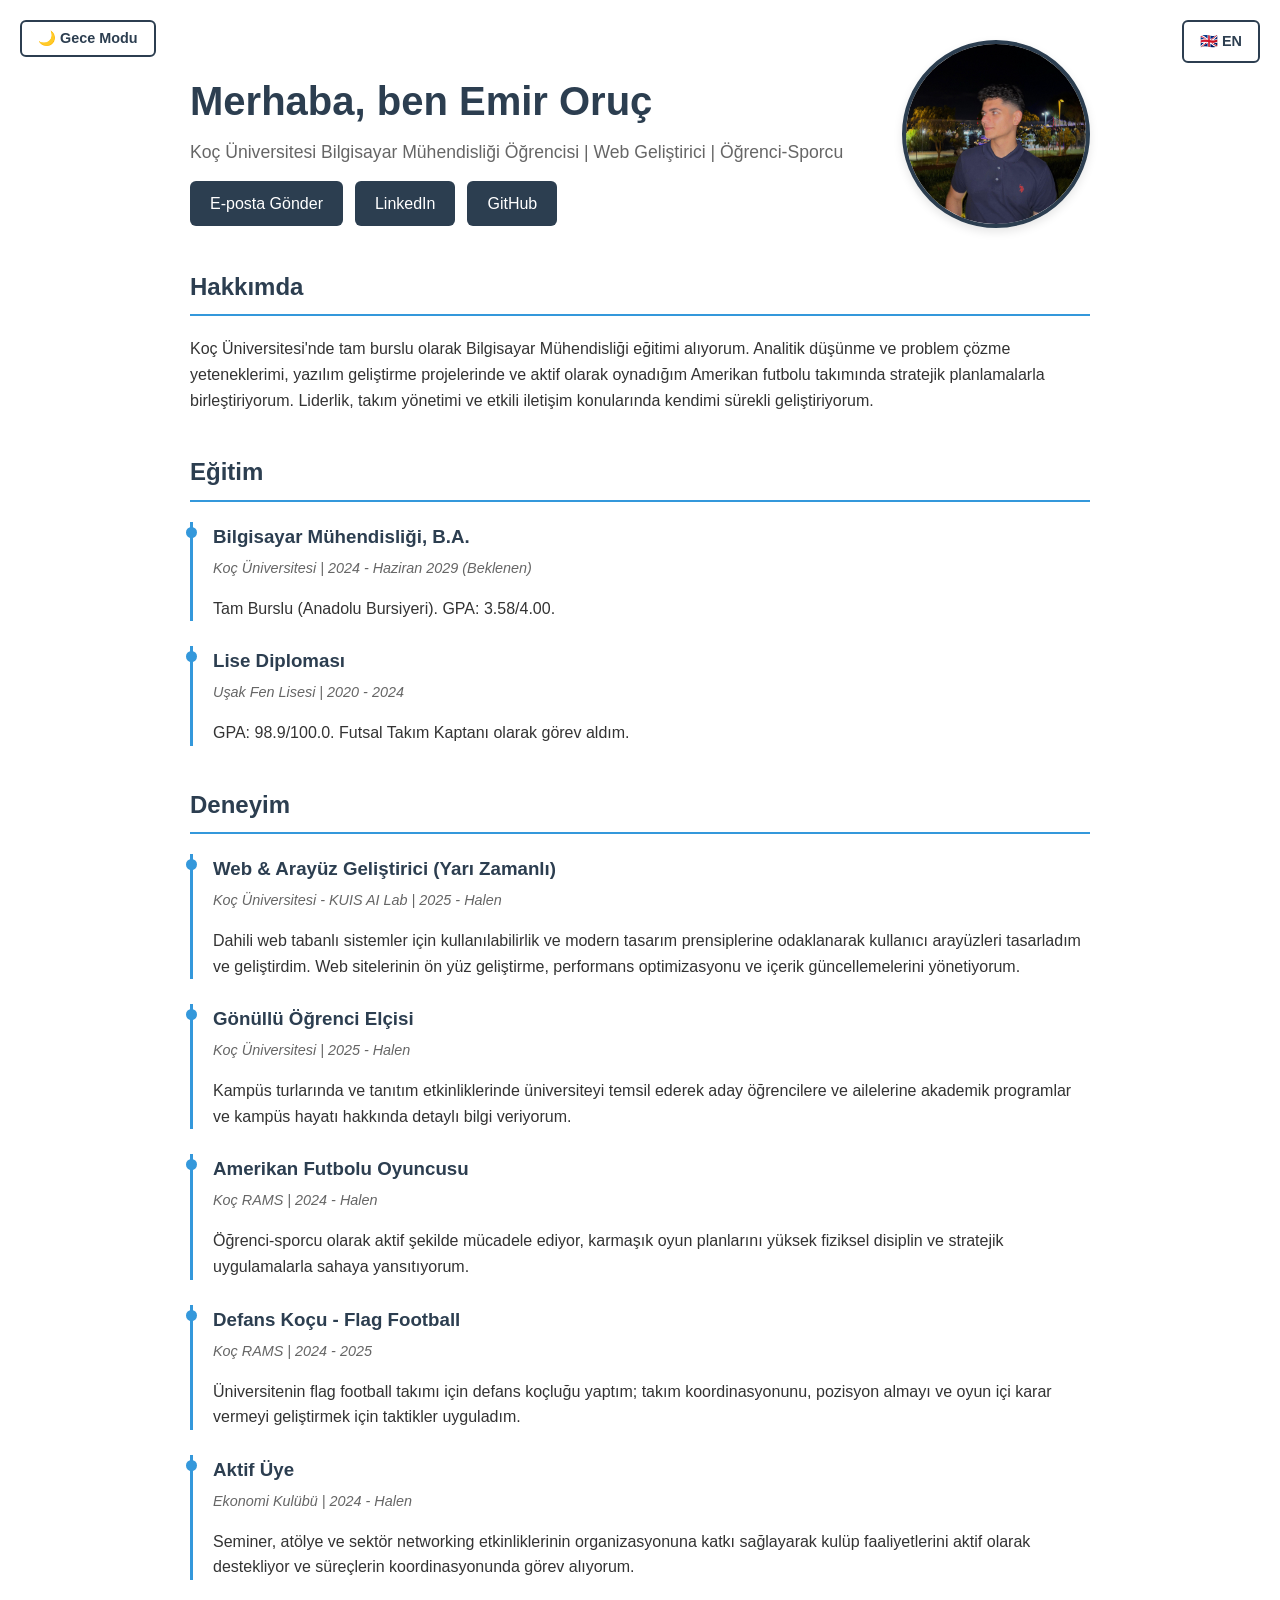
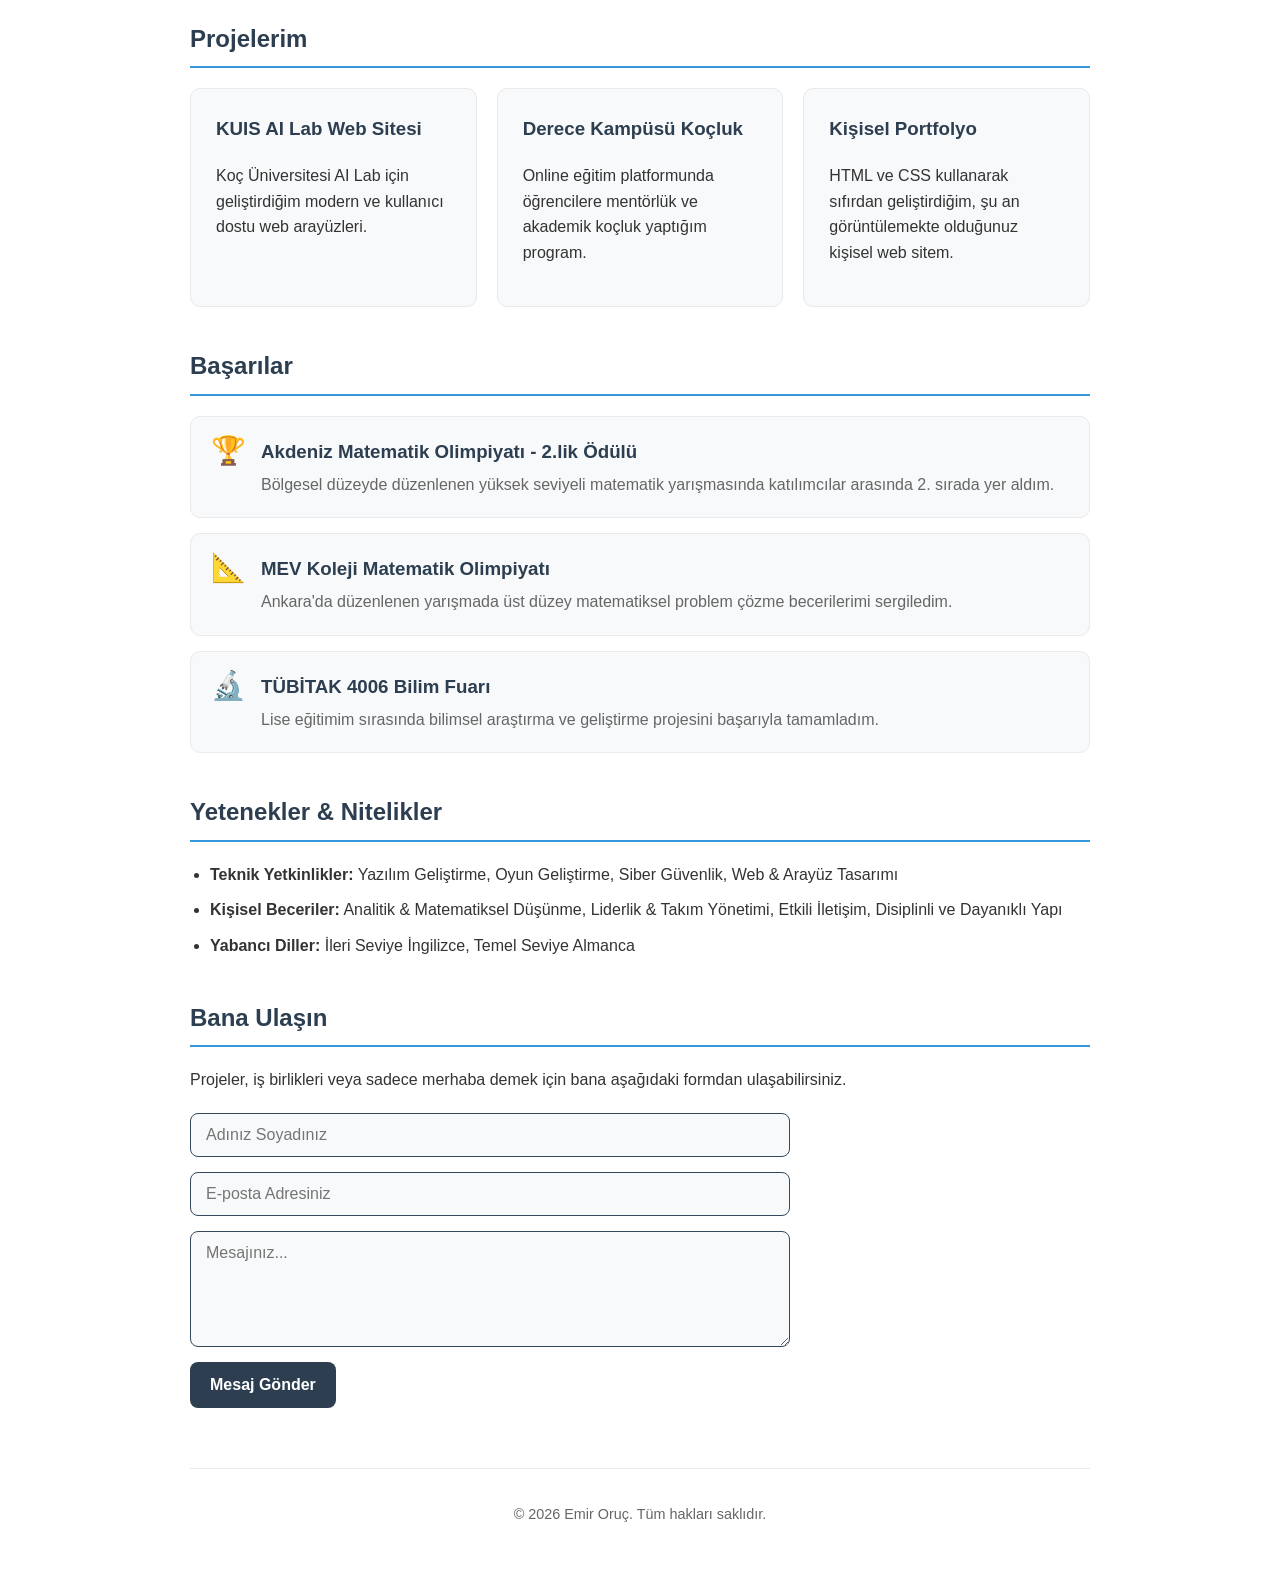
==== index.html @ cf417f76 "The portfolio is completed" ====
<!DOCTYPE html>
<html lang="tr">
<head>
    <meta charset="UTF-8">
    <meta name="viewport" content="width=device-width, initial-scale=1.0">
    <title>Emir Oruç | Kişisel Portfolyo</title>
    <link rel="stylesheet" href="style.css">
</head>
<body>
    <button id="tema-degistir">🌙 Gece Modu</button>
    <a href="en.html" id="dil-degistir">🇬🇧 EN</a>
    <header class="profil-baslik">
        <div class="profil-bilgi">
            <h1>Merhaba, ben Emir Oruç</h1>
            <p class="profil-ozet">Koç Üniversitesi Bilgisayar Mühendisliği Öğrencisi | Web Geliştirici | Öğrenci-Sporcu</p>
            <div class="iletisim-linkleri">
                <a href="mailto:eoruc24@ku.edu.tr">E-posta Gönder</a>
                <a href="https://www.linkedin.com/in/emir-oru%C3%A7-430780356/" target="_blank">LinkedIn</a>
                <a href="https://github.com" target="_blank">GitHub</a>
                
            </div>
        </div>
        <img src="fotografım.jpg" alt="Emir Oruç profil fotoğrafı" class="profil-foto">
    </header>

    <main>
        <section>
            <h2>Hakkımda</h2>
            <p>Koç Üniversitesi'nde tam burslu olarak Bilgisayar Mühendisliği eğitimi alıyorum. Analitik düşünme ve problem çözme yeteneklerimi, yazılım geliştirme projelerinde ve aktif olarak oynadığım Amerikan futbolu takımında stratejik planlamalarla birleştiriyorum. Liderlik, takım yönetimi ve etkili iletişim konularında kendimi sürekli geliştiriyorum.</p>
        </section>

        <section>
            <h2>Eğitim</h2>
            <div class="deneyim-listesi">
                <div class="deneyim-item">
                    <h3>Bilgisayar Mühendisliği, B.A.</h3>
                    <p class="deneyim-tarih">Koç Üniversitesi | 2024 - Haziran 2029 (Beklenen)</p>
                    <p>Tam Burslu (Anadolu Bursiyeri). GPA: 3.58/4.00.</p>
                </div>
                <div class="deneyim-item">
                    <h3>Lise Diploması</h3>
                    <p class="deneyim-tarih">Uşak Fen Lisesi | 2020 - 2024</p>
                    <p>GPA: 98.9/100.0. Futsal Takım Kaptanı olarak görev aldım.</p>
                </div>
            </div>
        </section>

        <section>
            <h2>Deneyim</h2>
            <div class="deneyim-listesi">
                <div class="deneyim-item">
                    <h3>Web & Arayüz Geliştirici (Yarı Zamanlı)</h3>
                    <p class="deneyim-tarih">Koç Üniversitesi - KUIS AI Lab | 2025 - Halen</p>
                    <p>Dahili web tabanlı sistemler için kullanılabilirlik ve modern tasarım prensiplerine odaklanarak kullanıcı arayüzleri tasarladım ve geliştirdim. Web sitelerinin ön yüz geliştirme, performans optimizasyonu ve içerik güncellemelerini yönetiyorum.</p>
                </div>
                <div class="deneyim-item">
                    <h3>Gönüllü Öğrenci Elçisi</h3>
                    <p class="deneyim-tarih">Koç Üniversitesi | 2025 - Halen</p>
                    <p>Kampüs turlarında ve tanıtım etkinliklerinde üniversiteyi temsil ederek aday öğrencilere ve ailelerine akademik programlar ve kampüs hayatı hakkında detaylı bilgi veriyorum.</p>
                </div>
                <div class="deneyim-item">
                    <h3>Amerikan Futbolu Oyuncusu</h3>
                    <p class="deneyim-tarih">Koç RAMS | 2024 - Halen</p>
                    <p>Öğrenci-sporcu olarak aktif şekilde mücadele ediyor, karmaşık oyun planlarını yüksek fiziksel disiplin ve stratejik uygulamalarla sahaya yansıtıyorum.</p>
                </div>
                <div class="deneyim-item">
                    <h3>Defans Koçu - Flag Football</h3>
                    <p class="deneyim-tarih">Koç RAMS | 2024 - 2025</p>
                    <p>Üniversitenin flag football takımı için defans koçluğu yaptım; takım koordinasyonunu, pozisyon almayı ve oyun içi karar vermeyi geliştirmek için taktikler uyguladım.</p>
                </div>
                <div class="deneyim-item">
                    <h3>Aktif Üye</h3>
                    <p class="deneyim-tarih">Ekonomi Kulübü | 2024 - Halen</p>
                    <p>Seminer, atölye ve sektör networking etkinliklerinin organizasyonuna katkı sağlayarak kulüp faaliyetlerini aktif olarak destekliyor ve süreçlerin koordinasyonunda görev alıyorum.</p>
                </div>
            </div>
        </section>

        <section>
            <h2>Projelerim</h2>
            <div class="proje-kartlari">
                <div class="kart">
                    <h3>KUIS AI Lab Web Sitesi</h3>
                    <p>Koç Üniversitesi AI Lab için geliştirdiğim modern ve kullanıcı dostu web arayüzleri.</p>
                </div>
                <div class="kart">
                    <h3>Derece Kampüsü Koçluk</h3>
                    <p>Online eğitim platformunda öğrencilere mentörlük ve akademik koçluk yaptığım program.</p>
                </div>
                <div class="kart">
                    <h3>Kişisel Portfolyo</h3>
                    <p>HTML ve CSS kullanarak sıfırdan geliştirdiğim, şu an görüntülemekte olduğunuz kişisel web sitem.</p>
                </div>
            </div>
        </section>

        <section>
            <h2>Başarılar</h2>
            <div class="basari-listesi">
                <div class="basari-item">
                    <span class="basari-rozet">🏆</span>
                    <div>
                        <h3>Akdeniz Matematik Olimpiyatı - 2.lik Ödülü</h3>
                        <p>Bölgesel düzeyde düzenlenen yüksek seviyeli matematik yarışmasında katılımcılar arasında 2. sırada yer aldım.</p>
                    </div>
                </div>
                <div class="basari-item">
                    <span class="basari-rozet">📐</span>
                    <div>
                        <h3>MEV Koleji Matematik Olimpiyatı</h3>
                        <p>Ankara'da düzenlenen yarışmada üst düzey matematiksel problem çözme becerilerimi sergiledim.</p>
                    </div>
                </div>
                <div class="basari-item">
                    <span class="basari-rozet">🔬</span>
                    <div>
                        <h3>TÜBİTAK 4006 Bilim Fuarı</h3>
                        <p>Lise eğitimim sırasında bilimsel araştırma ve geliştirme projesini başarıyla tamamladım.</p>
                    </div>
                </div>
            </div>
        </section>

        <section>
            <h2>Yetenekler & Nitelikler</h2>
            <ul>
                <li><strong>Teknik Yetkinlikler:</strong> Yazılım Geliştirme, Oyun Geliştirme, Siber Güvenlik, Web & Arayüz Tasarımı</li>
                <li><strong>Kişisel Beceriler:</strong> Analitik & Matematiksel Düşünme, Liderlik & Takım Yönetimi, Etkili İletişim, Disiplinli ve Dayanıklı Yapı</li>
                <li><strong>Yabancı Diller:</strong> İleri Seviye İngilizce, Temel Seviye Almanca</li>
            </ul>
        </section>
    </main>
    <section>
            <h2>Bana Ulaşın</h2>
            <p>Projeler, iş birlikleri veya sadece merhaba demek için bana aşağıdaki formdan ulaşabilirsiniz.</p>
            <form action="https://formsubmit.co/eoruc24@ku.edu.tr" method="POST" class="iletisim-formu">
                <input type="text" name="name" placeholder="Adınız Soyadınız" required>
                <input type="email" name="email" placeholder="E-posta Adresiniz" required>
                <textarea name="message" rows="5" placeholder="Mesajınız..." required></textarea>
                <!-- Güvenlik için captcha ve gizli alanlar -->
                <input type="hidden" name="_captcha" value="false">
                <input type="hidden" name="_next" value="https://kendi-sitenin-adresi.com/tesekkurler.html">
                <button type="submit" class="form-buton">Mesaj Gönder</button>
            </form>
        </section>

    <footer>
        <p>&copy; 2026 Emir Oruç. Tüm hakları saklıdır.</p>
    </footer>
</body>
<script>
    const temaButonu = document.getElementById("tema-degistir");
    
    temaButonu.addEventListener("click", () => {
        // Body etiketine 'dark-mode' sınıfını ekle/çıkar
        document.body.classList.toggle("dark-mode");
        
        // Butonun içindeki metni duruma göre güncelle
        if (document.body.classList.contains("dark-mode")) {
            temaButonu.textContent = "☀️ Gündüz Modu";
        } else {
            temaButonu.textContent = "🌙 Gece Modu";
        }
    });
</script>
</html>
---- style.css ----
:root {
    --primary-color: #2c3e50;
    --secondary-color: #34495e;
    --accent-color: #3498db;
    --bg-color: #ffffff;
    --card-bg: #f8f9fa;
    --text-color: #333333;
    --light-text: #666666;
}

body {
    font-family: -apple-system, BlinkMacSystemFont, "Segoe UI", Roboto, Helvetica, Arial, sans-serif;
    max-width: 900px;
    margin: 0 auto;
    padding: 40px 20px;
    color: var(--text-color);
    line-height: 1.6;
    background-color: var(--bg-color);
}

/* Profil Başlık Alanı */
.profil-baslik {
    display: flex;
    justify-content: space-between;
    align-items: center;
    margin-bottom: 40px;
    flex-wrap: wrap;
    gap: 20px;
}

.profil-bilgi {
    flex: 1;
    min-width: 300px;
}

h1 {
    color: var(--primary-color);
    margin-bottom: 5px;
    font-size: 2.5rem;
}

.profil-ozet {
    color: var(--light-text);
    font-size: 1.1rem;
    margin-top: 0;
    margin-bottom: 15px;
}

.profil-foto {
    width: 180px;
    height: 180px;
    border-radius: 50%;
    object-fit: cover;
    border: 4px solid var(--primary-color);
    box-shadow: 0 4px 10px rgba(0,0,0,0.1);
}

/* Genel Başlıklar */
h2 {
    color: var(--primary-color);
    border-bottom: 2px solid var(--accent-color);
    padding-bottom: 8px;
    margin-top: 40px;
    margin-bottom: 20px;
}

/* İletişim Butonları */
.iletisim-linkleri {
    display: flex;
    flex-wrap: wrap;
    gap: 12px;
}

.iletisim-linkleri a {
    background-color: var(--primary-color);
    padding: 10px 20px;
    border-radius: 6px;
    text-decoration: none;
    color: white;
    font-weight: 500;
    transition: background-color 0.3s ease, transform 0.2s ease;
}

.iletisim-linkleri a:hover {
    background-color: var(--accent-color);
    transform: translateY(-2px);
}

/* Proje Kartları */
.proje-kartlari {
    display: grid;
    grid-template-columns: repeat(auto-fit, minmax(250px, 1fr));
    gap: 20px;
}

.kart {
    background-color: var(--card-bg);
    border: 1px solid #eaeaea;
    border-radius: 10px;
    padding: 25px;
    transition: transform 0.3s ease, box-shadow 0.3s ease;
}

.kart:hover {
    transform: translateY(-5px);
    box-shadow: 0 8px 15px rgba(0,0,0,0.05);
}

.kart h3 {
    margin-top: 0;
    color: var(--primary-color);
}

/* Deneyim Listesi */
.deneyim-item {
    border-left: 3px solid var(--accent-color);
    padding-left: 20px;
    margin-bottom: 25px;
    position: relative;
}

.deneyim-item::before {
    content: '';
    position: absolute;
    left: -7px;
    top: 5px;
    width: 11px;
    height: 11px;
    border-radius: 50%;
    background-color: var(--accent-color);
}

.deneyim-item h3 {
    margin: 0 0 5px 0;
    color: var(--primary-color);
}

.deneyim-tarih {
    font-style: italic;
    color: var(--light-text);
    margin: 0 0 10px 0;
    font-size: 0.9rem;
}

/* Başarılar Listesi */
.basari-item {
    display: flex;
    align-items: flex-start;
    gap: 15px;
    margin-bottom: 15px;
    background-color: var(--card-bg);
    padding: 20px;
    border-radius: 10px;
    border: 1px solid #eaeaea;
    transition: transform 0.2s ease;
}

.basari-item:hover {
    transform: translateX(5px);
}

.basari-rozet {
    font-size: 28px;
    line-height: 1;
}

.basari-item h3 {
    margin: 0 0 5px 0;
    color: var(--primary-color);
}

.basari-item p {
    margin: 0;
    color: var(--light-text);
}

/* Liste ve Footer */
ul {
    padding-left: 20px;
}

ul li {
    margin-bottom: 10px;
}

footer {
    margin-top: 60px;
    text-align: center;
    color: var(--light-text);
    font-size: 0.9rem;
    border-top: 1px solid #eaeaea;
    padding-top: 20px;
}

/* Responsive Tasarım */
@media (max-width: 600px) {
    .profil-baslik {
        text-align: center;
        flex-direction: column-reverse;
    }
    
    .iletisim-linkleri {
        justify-content: center;
    }
}
/* Gece Modu Renkleri */
body.dark-mode {
    --primary-color: #ecf0f1;
    --secondary-color: #bdc3c7;
    --accent-color: #3498db;
    --bg-color: #121212;
    --card-bg: #1e1e1e;
    --text-color: #e0e0e0;
    --light-text: #a0a0a0;
}

/* Tema Butonu Stili (Sol üste sabitlenmiş) */
#tema-degistir {
    position: fixed; /* Sayfayı kaydırsan bile sol üstte sabit kalmasını sağlar */
    top: 20px;
    left: 20px;
    z-index: 1000; /* Diğer tüm elementlerin üstünde görünmesi için */
    
    background-color: var(--bg-color);
    color: var(--primary-color);
    border: 2px solid var(--primary-color);
    padding: 8px 16px;
    border-radius: 6px;
    cursor: pointer;
    font-weight: 600;
    font-size: 0.9rem;
    transition: all 0.3s ease;
}

#tema-degistir:hover {
    background-color: var(--primary-color);
    color: var(--bg-color);
}
/* Gece Modunda İletişim Butonlarının Yazı Rengi */
body.dark-mode .iletisim-linkleri a {
    color: var(--bg-color); /* Yazıyı koyu arka plan rengine eşitliyoruz */
    font-weight: bold;
}

body.dark-mode .iletisim-linkleri a:hover {
    background-color: var(--accent-color);
    color: white; /* Üzerine gelindiğinde tekrar beyaz okunaklı yazı */
}
/* Dil Değiştirme Butonu Stili (Sağ üste sabitlenmiş) */
#dil-degistir {
    position: fixed;
    top: 20px;
    right: 20px;
    z-index: 1000;
    
    background-color: var(--bg-color);
    color: var(--primary-color);
    border: 2px solid var(--primary-color);
    padding: 8px 16px;
    border-radius: 6px;
    text-decoration: none; /* Linkin alt çizgisini kaldırır */
    font-weight: 600;
    font-size: 0.9rem;
    transition: all 0.3s ease;
}

#dil-degistir:hover {
    background-color: var(--primary-color);
    color: var(--bg-color);
}
/* İletişim Formu Stilleri */
.iletisim-formu {
    display: flex;
    flex-direction: column;
    gap: 15px;
    max-width: 600px;
    margin: 20px 0;
}

.iletisim-formu input,
.iletisim-formu textarea {
    width: 100%;
    padding: 12px 15px;
    border: 1px solid var(--secondary-color);
    border-radius: 8px;
    background-color: var(--card-bg);
    color: var(--text-color);
    font-family: inherit;
    font-size: 1rem;
    box-sizing: border-box;
    transition: all 0.3s ease;
}

.iletisim-formu input:focus,
.iletisim-formu textarea:focus {
    outline: none;
    border-color: var(--accent-color);
    box-shadow: 0 0 0 2px rgba(52, 152, 219, 0.2);
}

.form-buton {
    background-color: var(--primary-color);
    color: var(--bg-color); /* Gündüz modunda beyaz, gece modunda koyu renk metin yapar */
    font-family: inherit; /* Sitenin ana modern fontunu butona da uygular */
    border: none;
    padding: 14px 20px;
    border-radius: 8px;
    font-size: 1rem;
    font-weight: 600;
    cursor: pointer;
    transition: background-color 0.3s ease, transform 0.2s ease;
    align-self: flex-start;
}

.form-buton:hover {
    background-color: var(--accent-color);
    color: white; /* Üzerine gelindiğinde yazıyı okunabilir tutar */
    transform: translateY(-2px);
}
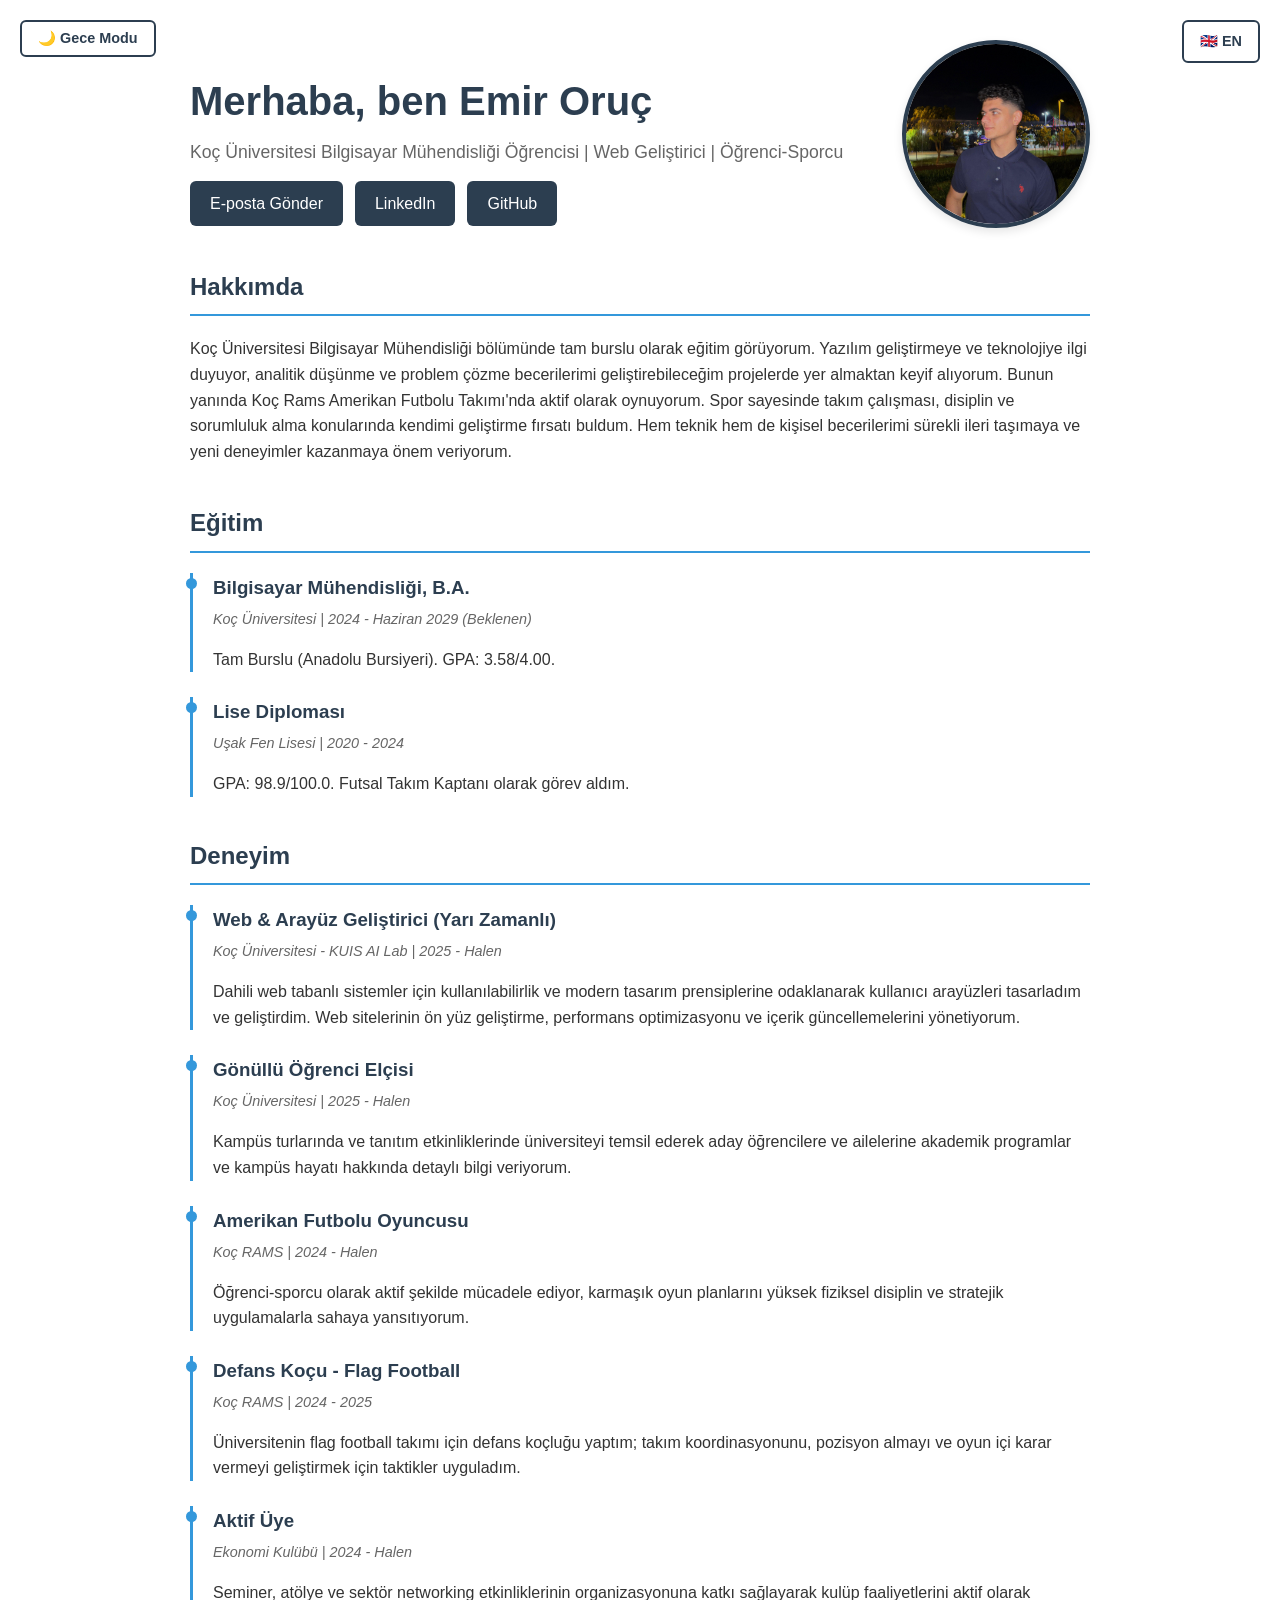
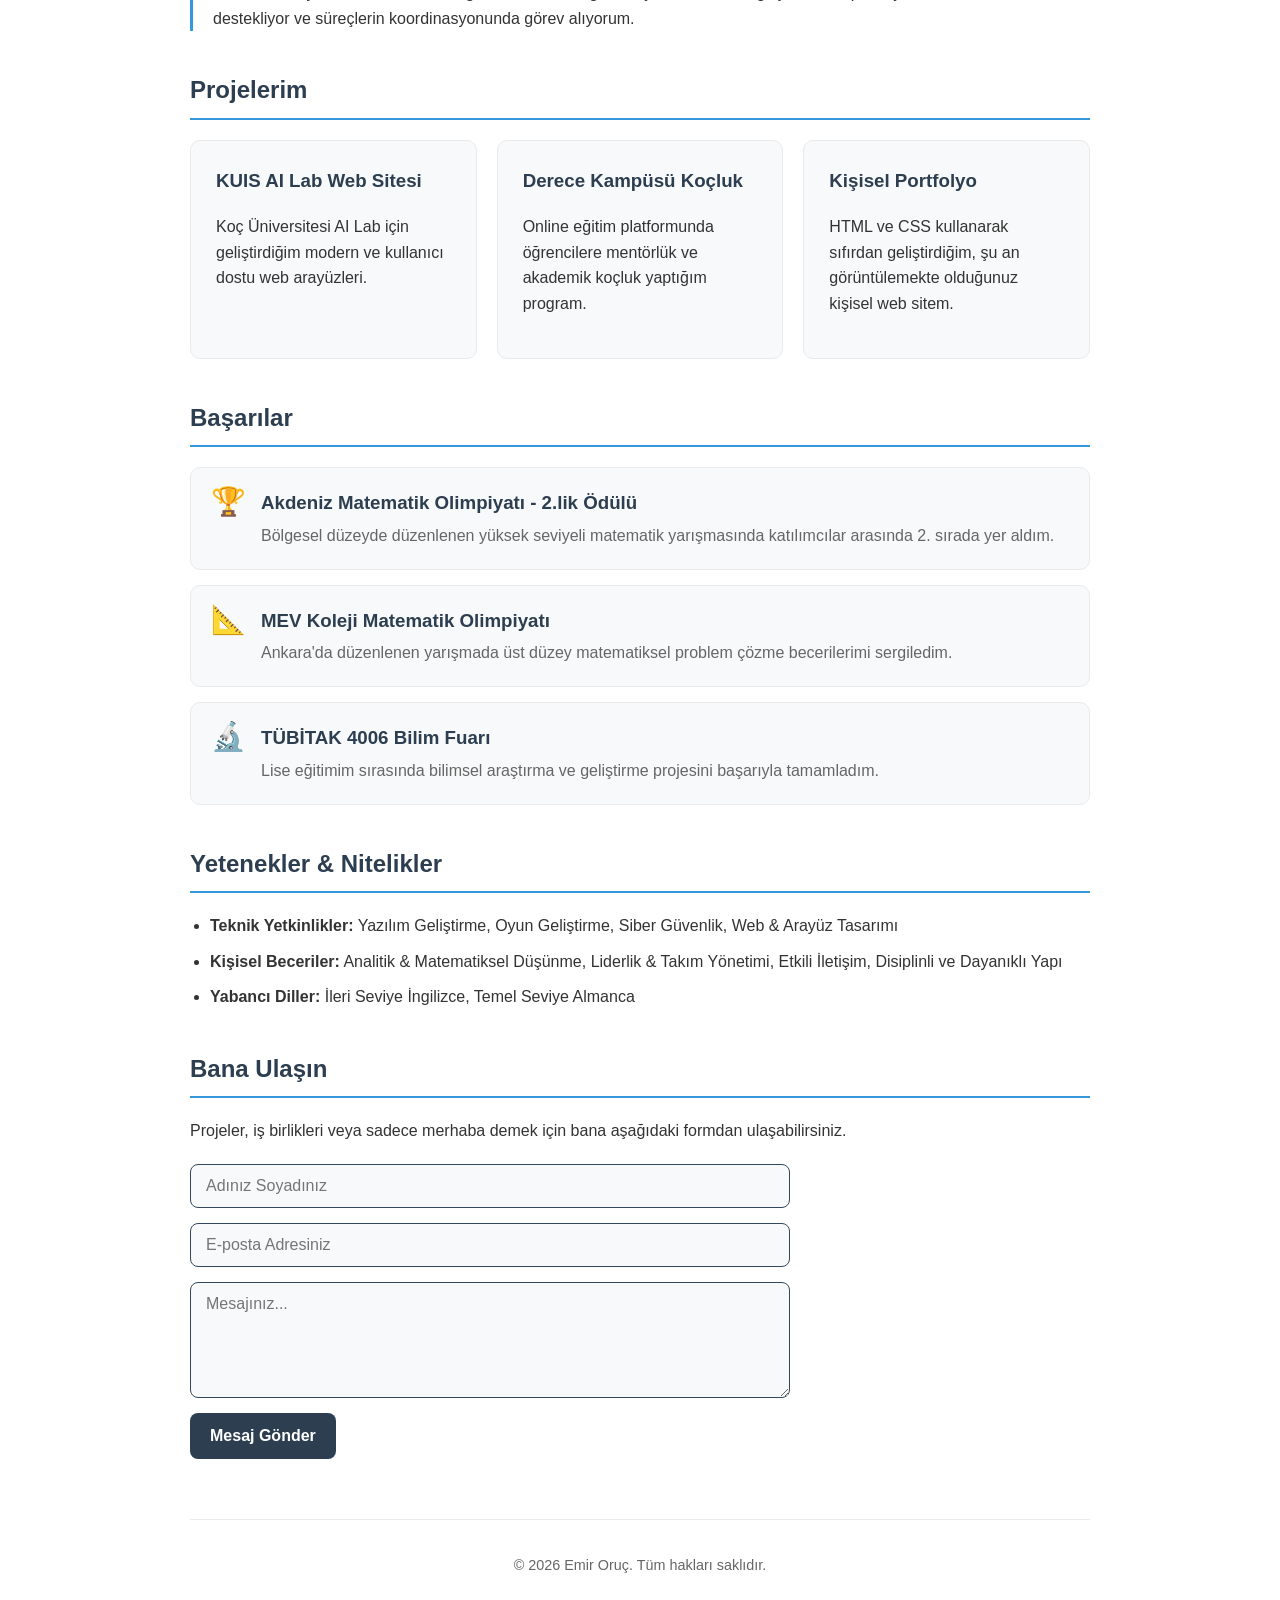
==== commit e06e1694: "metin güncellemesi" ====
--- a/index.html
+++ b/index.html
@@ -1,23 +1,26 @@
 <!DOCTYPE html>
 <html lang="tr">
+
 <head>
     <meta charset="UTF-8">
     <meta name="viewport" content="width=device-width, initial-scale=1.0">
     <title>Emir Oruç | Kişisel Portfolyo</title>
     <link rel="stylesheet" href="style.css">
 </head>
+
 <body>
     <button id="tema-degistir">🌙 Gece Modu</button>
     <a href="en.html" id="dil-degistir">🇬🇧 EN</a>
     <header class="profil-baslik">
         <div class="profil-bilgi">
             <h1>Merhaba, ben Emir Oruç</h1>
-            <p class="profil-ozet">Koç Üniversitesi Bilgisayar Mühendisliği Öğrencisi | Web Geliştirici | Öğrenci-Sporcu</p>
+            <p class="profil-ozet">Koç Üniversitesi Bilgisayar Mühendisliği Öğrencisi | Web Geliştirici | Öğrenci-Sporcu
+            </p>
             <div class="iletisim-linkleri">
                 <a href="mailto:eoruc24@ku.edu.tr">E-posta Gönder</a>
                 <a href="https://www.linkedin.com/in/emir-oru%C3%A7-430780356/" target="_blank">LinkedIn</a>
                 <a href="https://github.com" target="_blank">GitHub</a>
-                
+
             </div>
         </div>
         <img src="fotografım.jpg" alt="Emir Oruç profil fotoğrafı" class="profil-foto">
@@ -26,7 +29,8 @@
     <main>
         <section>
             <h2>Hakkımda</h2>
-            <p>Koç Üniversitesi'nde tam burslu olarak Bilgisayar Mühendisliği eğitimi alıyorum. Analitik düşünme ve problem çözme yeteneklerimi, yazılım geliştirme projelerinde ve aktif olarak oynadığım Amerikan futbolu takımında stratejik planlamalarla birleştiriyorum. Liderlik, takım yönetimi ve etkili iletişim konularında kendimi sürekli geliştiriyorum.</p>
+            <p>Koç Üniversitesi Bilgisayar Mühendisliği bölümünde tam burslu olarak eğitim görüyorum. Yazılım geliştirmeye ve teknolojiye ilgi duyuyor, analitik düşünme ve problem çözme becerilerimi geliştirebileceğim projelerde yer almaktan keyif alıyorum. Bunun yanında Koç Rams Amerikan Futbolu Takımı'nda aktif olarak oynuyorum. Spor sayesinde takım çalışması, disiplin ve sorumluluk alma konularında kendimi geliştirme fırsatı buldum. Hem teknik hem de kişisel becerilerimi sürekli ileri taşımaya ve yeni deneyimler kazanmaya önem veriyorum.
+</p>
         </section>
 
         <section>
@@ -51,27 +55,33 @@
                 <div class="deneyim-item">
                     <h3>Web & Arayüz Geliştirici (Yarı Zamanlı)</h3>
                     <p class="deneyim-tarih">Koç Üniversitesi - KUIS AI Lab | 2025 - Halen</p>
-                    <p>Dahili web tabanlı sistemler için kullanılabilirlik ve modern tasarım prensiplerine odaklanarak kullanıcı arayüzleri tasarladım ve geliştirdim. Web sitelerinin ön yüz geliştirme, performans optimizasyonu ve içerik güncellemelerini yönetiyorum.</p>
+                    <p>Dahili web tabanlı sistemler için kullanılabilirlik ve modern tasarım prensiplerine odaklanarak
+                        kullanıcı arayüzleri tasarladım ve geliştirdim. Web sitelerinin ön yüz geliştirme, performans
+                        optimizasyonu ve içerik güncellemelerini yönetiyorum.</p>
                 </div>
                 <div class="deneyim-item">
                     <h3>Gönüllü Öğrenci Elçisi</h3>
                     <p class="deneyim-tarih">Koç Üniversitesi | 2025 - Halen</p>
-                    <p>Kampüs turlarında ve tanıtım etkinliklerinde üniversiteyi temsil ederek aday öğrencilere ve ailelerine akademik programlar ve kampüs hayatı hakkında detaylı bilgi veriyorum.</p>
+                    <p>Kampüs turlarında ve tanıtım etkinliklerinde üniversiteyi temsil ederek aday öğrencilere ve
+                        ailelerine akademik programlar ve kampüs hayatı hakkında detaylı bilgi veriyorum.</p>
                 </div>
                 <div class="deneyim-item">
                     <h3>Amerikan Futbolu Oyuncusu</h3>
                     <p class="deneyim-tarih">Koç RAMS | 2024 - Halen</p>
-                    <p>Öğrenci-sporcu olarak aktif şekilde mücadele ediyor, karmaşık oyun planlarını yüksek fiziksel disiplin ve stratejik uygulamalarla sahaya yansıtıyorum.</p>
+                    <p>Öğrenci-sporcu olarak aktif şekilde mücadele ediyor, karmaşık oyun planlarını yüksek fiziksel
+                        disiplin ve stratejik uygulamalarla sahaya yansıtıyorum.</p>
                 </div>
                 <div class="deneyim-item">
                     <h3>Defans Koçu - Flag Football</h3>
                     <p class="deneyim-tarih">Koç RAMS | 2024 - 2025</p>
-                    <p>Üniversitenin flag football takımı için defans koçluğu yaptım; takım koordinasyonunu, pozisyon almayı ve oyun içi karar vermeyi geliştirmek için taktikler uyguladım.</p>
+                    <p>Üniversitenin flag football takımı için defans koçluğu yaptım; takım koordinasyonunu, pozisyon
+                        almayı ve oyun içi karar vermeyi geliştirmek için taktikler uyguladım.</p>
                 </div>
                 <div class="deneyim-item">
                     <h3>Aktif Üye</h3>
                     <p class="deneyim-tarih">Ekonomi Kulübü | 2024 - Halen</p>
-                    <p>Seminer, atölye ve sektör networking etkinliklerinin organizasyonuna katkı sağlayarak kulüp faaliyetlerini aktif olarak destekliyor ve süreçlerin koordinasyonunda görev alıyorum.</p>
+                    <p>Seminer, atölye ve sektör networking etkinliklerinin organizasyonuna katkı sağlayarak kulüp
+                        faaliyetlerini aktif olarak destekliyor ve süreçlerin koordinasyonunda görev alıyorum.</p>
                 </div>
             </div>
         </section>
@@ -89,7 +99,8 @@
                 </div>
                 <div class="kart">
                     <h3>Kişisel Portfolyo</h3>
-                    <p>HTML ve CSS kullanarak sıfırdan geliştirdiğim, şu an görüntülemekte olduğunuz kişisel web sitem.</p>
+                    <p>HTML ve CSS kullanarak sıfırdan geliştirdiğim, şu an görüntülemekte olduğunuz kişisel web sitem.
+                    </p>
                 </div>
             </div>
         </section>
@@ -101,14 +112,16 @@
                     <span class="basari-rozet">🏆</span>
                     <div>
                         <h3>Akdeniz Matematik Olimpiyatı - 2.lik Ödülü</h3>
-                        <p>Bölgesel düzeyde düzenlenen yüksek seviyeli matematik yarışmasında katılımcılar arasında 2. sırada yer aldım.</p>
+                        <p>Bölgesel düzeyde düzenlenen yüksek seviyeli matematik yarışmasında katılımcılar arasında 2.
+                            sırada yer aldım.</p>
                     </div>
                 </div>
                 <div class="basari-item">
                     <span class="basari-rozet">📐</span>
                     <div>
                         <h3>MEV Koleji Matematik Olimpiyatı</h3>
-                        <p>Ankara'da düzenlenen yarışmada üst düzey matematiksel problem çözme becerilerimi sergiledim.</p>
+                        <p>Ankara'da düzenlenen yarışmada üst düzey matematiksel problem çözme becerilerimi sergiledim.
+                        </p>
                     </div>
                 </div>
                 <div class="basari-item">
@@ -124,13 +137,15 @@
         <section>
             <h2>Yetenekler & Nitelikler</h2>
             <ul>
-                <li><strong>Teknik Yetkinlikler:</strong> Yazılım Geliştirme, Oyun Geliştirme, Siber Güvenlik, Web & Arayüz Tasarımı</li>
-                <li><strong>Kişisel Beceriler:</strong> Analitik & Matematiksel Düşünme, Liderlik & Takım Yönetimi, Etkili İletişim, Disiplinli ve Dayanıklı Yapı</li>
+                <li><strong>Teknik Yetkinlikler:</strong> Yazılım Geliştirme, Oyun Geliştirme, Siber Güvenlik, Web &
+                    Arayüz Tasarımı</li>
+                <li><strong>Kişisel Beceriler:</strong> Analitik & Matematiksel Düşünme, Liderlik & Takım Yönetimi,
+                    Etkili İletişim, Disiplinli ve Dayanıklı Yapı</li>
                 <li><strong>Yabancı Diller:</strong> İleri Seviye İngilizce, Temel Seviye Almanca</li>
             </ul>
         </section>
-    </main>
-    <section>
+
+        <section>
             <h2>Bana Ulaşın</h2>
             <p>Projeler, iş birlikleri veya sadece merhaba demek için bana aşağıdaki formdan ulaşabilirsiniz.</p>
             <form action="https://formsubmit.co/eoruc24@ku.edu.tr" method="POST" class="iletisim-formu">
@@ -139,10 +154,11 @@
                 <textarea name="message" rows="5" placeholder="Mesajınız..." required></textarea>
                 <!-- Güvenlik için captcha ve gizli alanlar -->
                 <input type="hidden" name="_captcha" value="false">
-                <input type="hidden" name="_next" value="https://kendi-sitenin-adresi.com/tesekkurler.html">
+                <input type="hidden" name="_next" value="https://eoruc24.github.io/">
                 <button type="submit" class="form-buton">Mesaj Gönder</button>
             </form>
         </section>
+    </main>
 
     <footer>
         <p>&copy; 2026 Emir Oruç. Tüm hakları saklıdır.</p>
@@ -150,17 +166,21 @@
 </body>
 <script>
     const temaButonu = document.getElementById("tema-degistir");
-    
+
+    // Sayfa yüklendiğinde tarayıcı hafızasına bak
+    const kayitliTema = localStorage.getItem("tema");
+    if (kayitliTema === "dark") {
+        document.body.classList.add("dark-mode");
+        temaButonu.textContent = "☀️ Gündüz Modu";
+    }
+
     temaButonu.addEventListener("click", () => {
-        // Body etiketine 'dark-mode' sınıfını ekle/çıkar
         document.body.classList.toggle("dark-mode");
-        
-        // Butonun içindeki metni duruma göre güncelle
-        if (document.body.classList.contains("dark-mode")) {
-            temaButonu.textContent = "☀️ Gündüz Modu";
-        } else {
-            temaButonu.textContent = "🌙 Gece Modu";
-        }
+        const geceModuAktif = document.body.classList.contains("dark-mode");
+
+        localStorage.setItem("tema", geceModuAktif ? "dark" : "light");
+        temaButonu.textContent = geceModuAktif ? "☀️ Gündüz Modu" : "🌙 Gece Modu";
     });
 </script>
+
 </html>
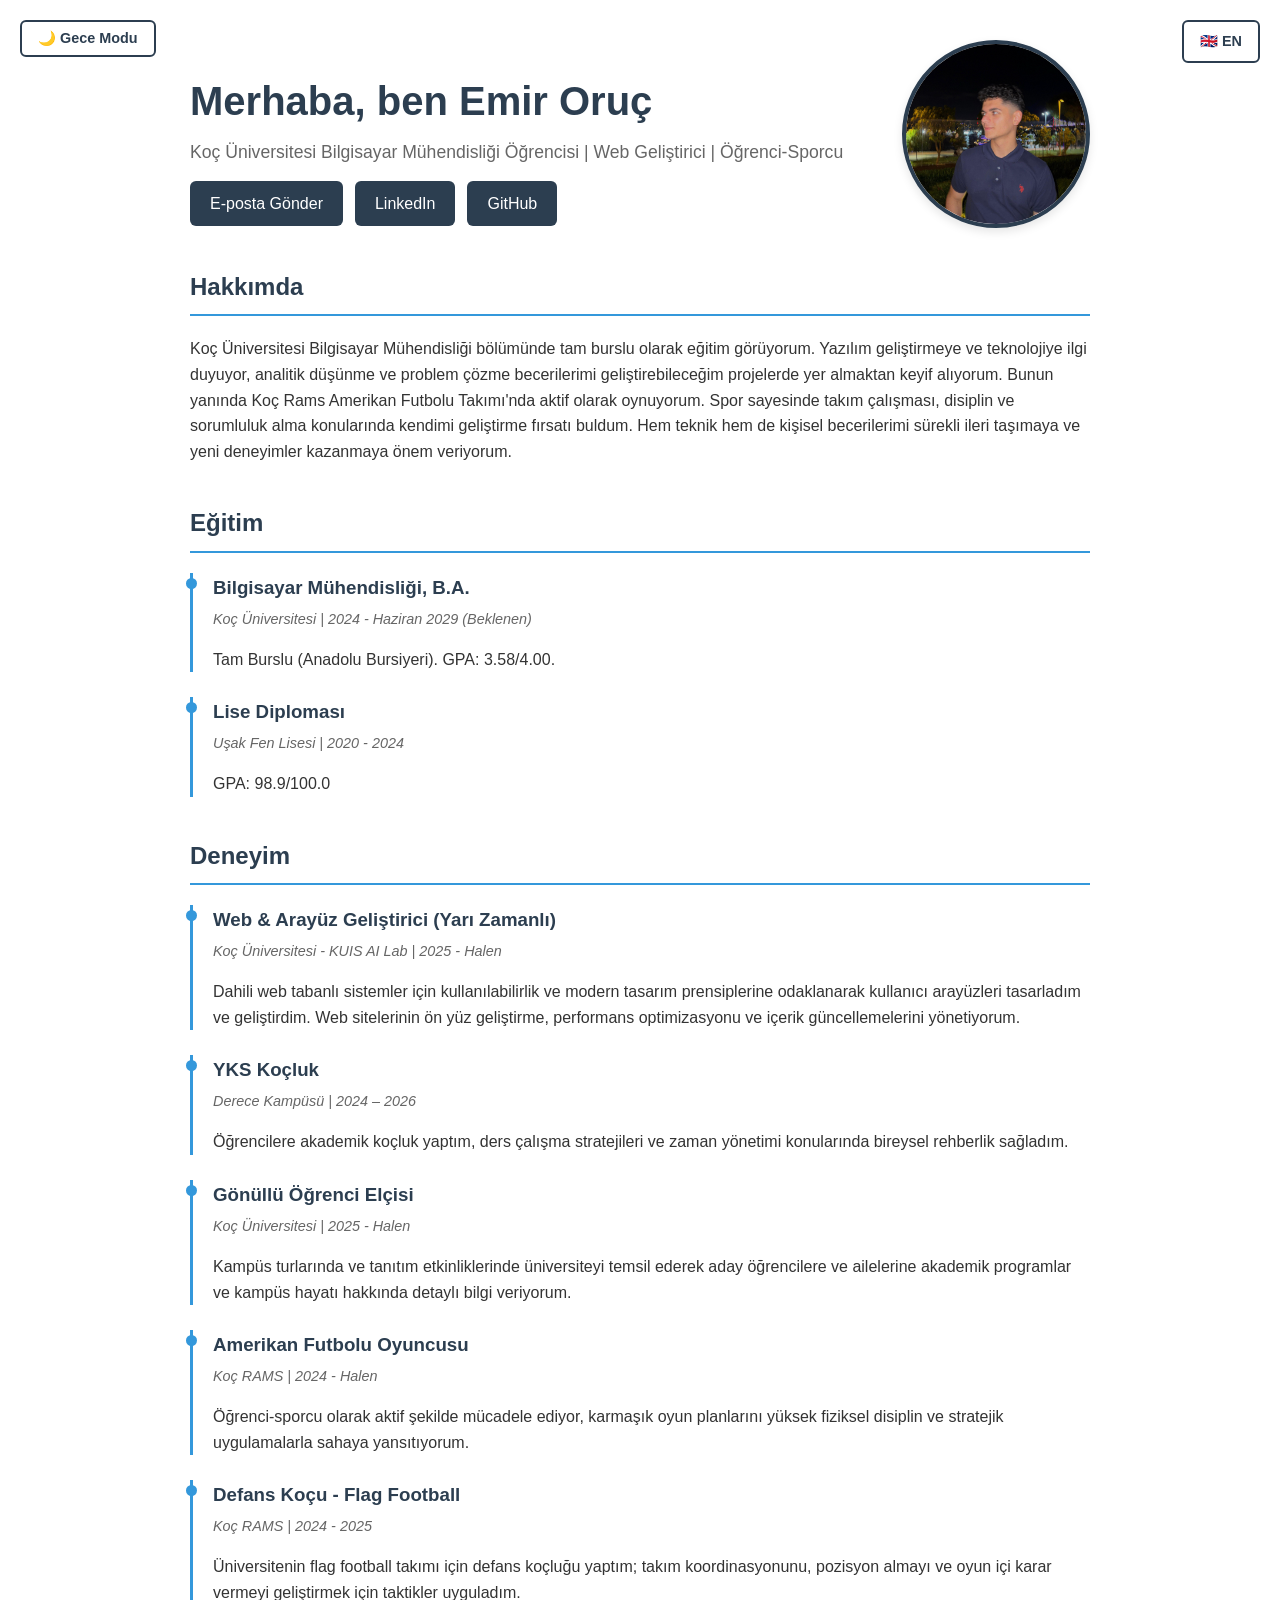
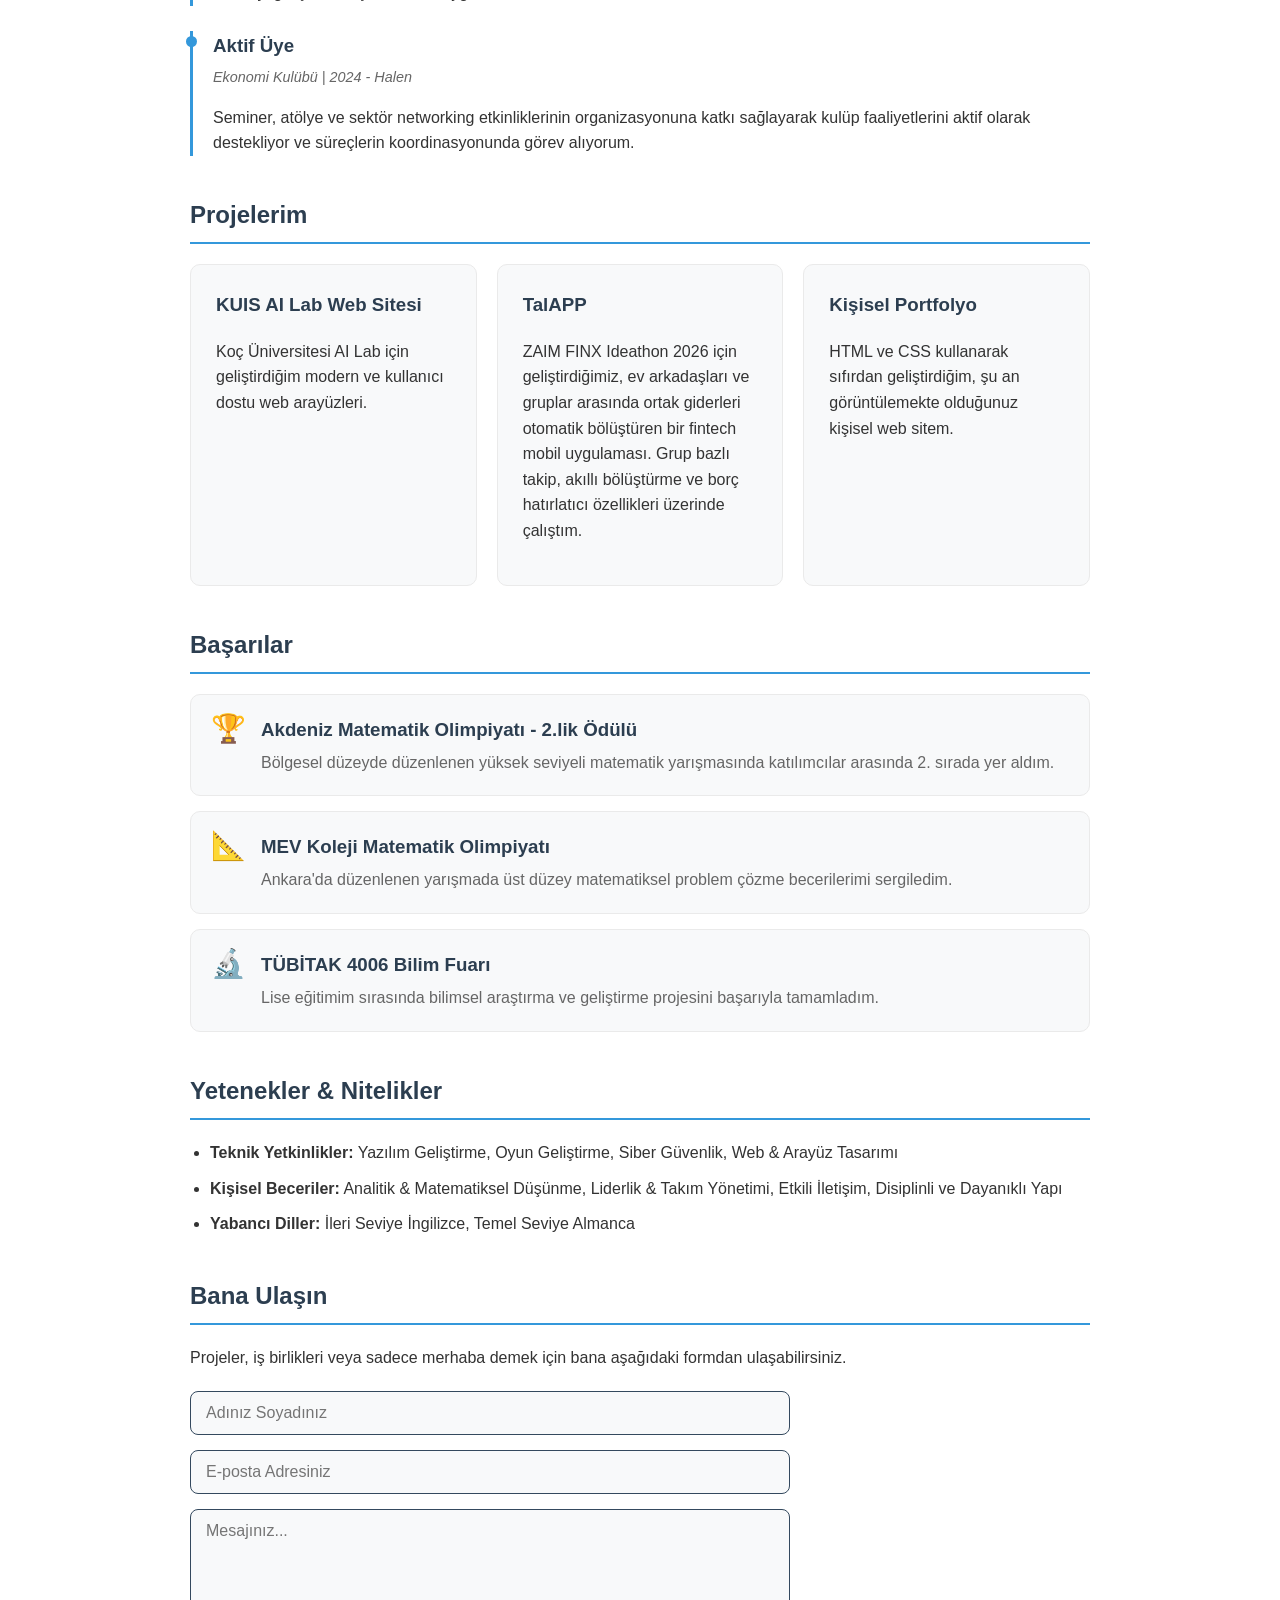
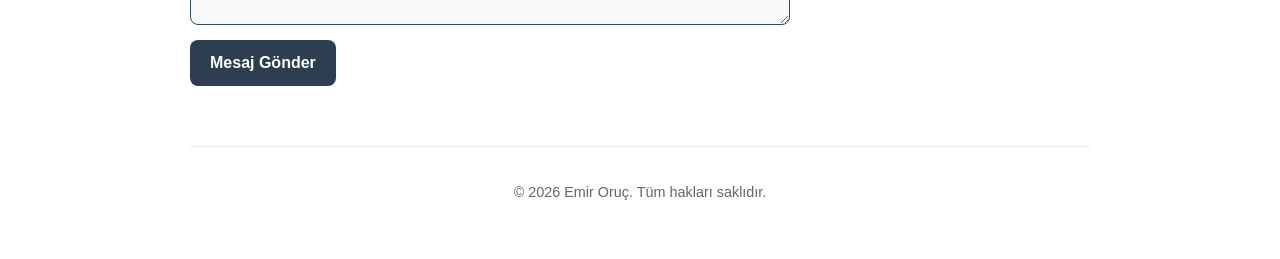
==== commit ef3f0c15: "TalAPP projesi eklendi, Derece Kampüsü deneyime taşındı" ====
--- a/index.html
+++ b/index.html
@@ -29,8 +29,13 @@
     <main>
         <section>
             <h2>Hakkımda</h2>
-            <p>Koç Üniversitesi Bilgisayar Mühendisliği bölümünde tam burslu olarak eğitim görüyorum. Yazılım geliştirmeye ve teknolojiye ilgi duyuyor, analitik düşünme ve problem çözme becerilerimi geliştirebileceğim projelerde yer almaktan keyif alıyorum. Bunun yanında Koç Rams Amerikan Futbolu Takımı'nda aktif olarak oynuyorum. Spor sayesinde takım çalışması, disiplin ve sorumluluk alma konularında kendimi geliştirme fırsatı buldum. Hem teknik hem de kişisel becerilerimi sürekli ileri taşımaya ve yeni deneyimler kazanmaya önem veriyorum.
-</p>
+            <p>Koç Üniversitesi Bilgisayar Mühendisliği bölümünde tam burslu olarak eğitim görüyorum. Yazılım
+                geliştirmeye ve teknolojiye ilgi duyuyor, analitik düşünme ve problem çözme becerilerimi
+                geliştirebileceğim projelerde yer almaktan keyif alıyorum. Bunun yanında Koç Rams Amerikan Futbolu
+                Takımı'nda aktif olarak oynuyorum. Spor sayesinde takım çalışması, disiplin ve sorumluluk alma
+                konularında kendimi geliştirme fırsatı buldum. Hem teknik hem de kişisel becerilerimi sürekli ileri
+                taşımaya ve yeni deneyimler kazanmaya önem veriyorum.
+            </p>
         </section>
 
         <section>
@@ -44,7 +49,7 @@
                 <div class="deneyim-item">
                     <h3>Lise Diploması</h3>
                     <p class="deneyim-tarih">Uşak Fen Lisesi | 2020 - 2024</p>
-                    <p>GPA: 98.9/100.0. Futsal Takım Kaptanı olarak görev aldım.</p>
+                    <p>GPA: 98.9/100.0</p>
                 </div>
             </div>
         </section>
@@ -58,6 +63,12 @@
                     <p>Dahili web tabanlı sistemler için kullanılabilirlik ve modern tasarım prensiplerine odaklanarak
                         kullanıcı arayüzleri tasarladım ve geliştirdim. Web sitelerinin ön yüz geliştirme, performans
                         optimizasyonu ve içerik güncellemelerini yönetiyorum.</p>
+                </div>
+                <div class="deneyim-item">
+                    <h3>YKS Koçluk</h3>
+                    <p class="deneyim-tarih">Derece Kampüsü | 2024 – 2026</p>
+                    <p>Öğrencilere akademik koçluk yaptım, ders çalışma stratejileri ve zaman yönetimi konularında
+                        bireysel rehberlik sağladım.</p>
                 </div>
                 <div class="deneyim-item">
                     <h3>Gönüllü Öğrenci Elçisi</h3>
@@ -94,8 +105,10 @@
                     <p>Koç Üniversitesi AI Lab için geliştirdiğim modern ve kullanıcı dostu web arayüzleri.</p>
                 </div>
                 <div class="kart">
-                    <h3>Derece Kampüsü Koçluk</h3>
-                    <p>Online eğitim platformunda öğrencilere mentörlük ve akademik koçluk yaptığım program.</p>
+                    <h3>TalAPP</h3>
+                    <p>ZAIM FINX Ideathon 2026 için geliştirdiğimiz, ev arkadaşları ve gruplar arasında ortak giderleri
+                        otomatik bölüştüren bir fintech mobil uygulaması. Grup bazlı takip, akıllı bölüştürme ve borç
+                        hatırlatıcı özellikleri üzerinde çalıştım.</p>
                 </div>
                 <div class="kart">
                     <h3>Kişisel Portfolyo</h3>
